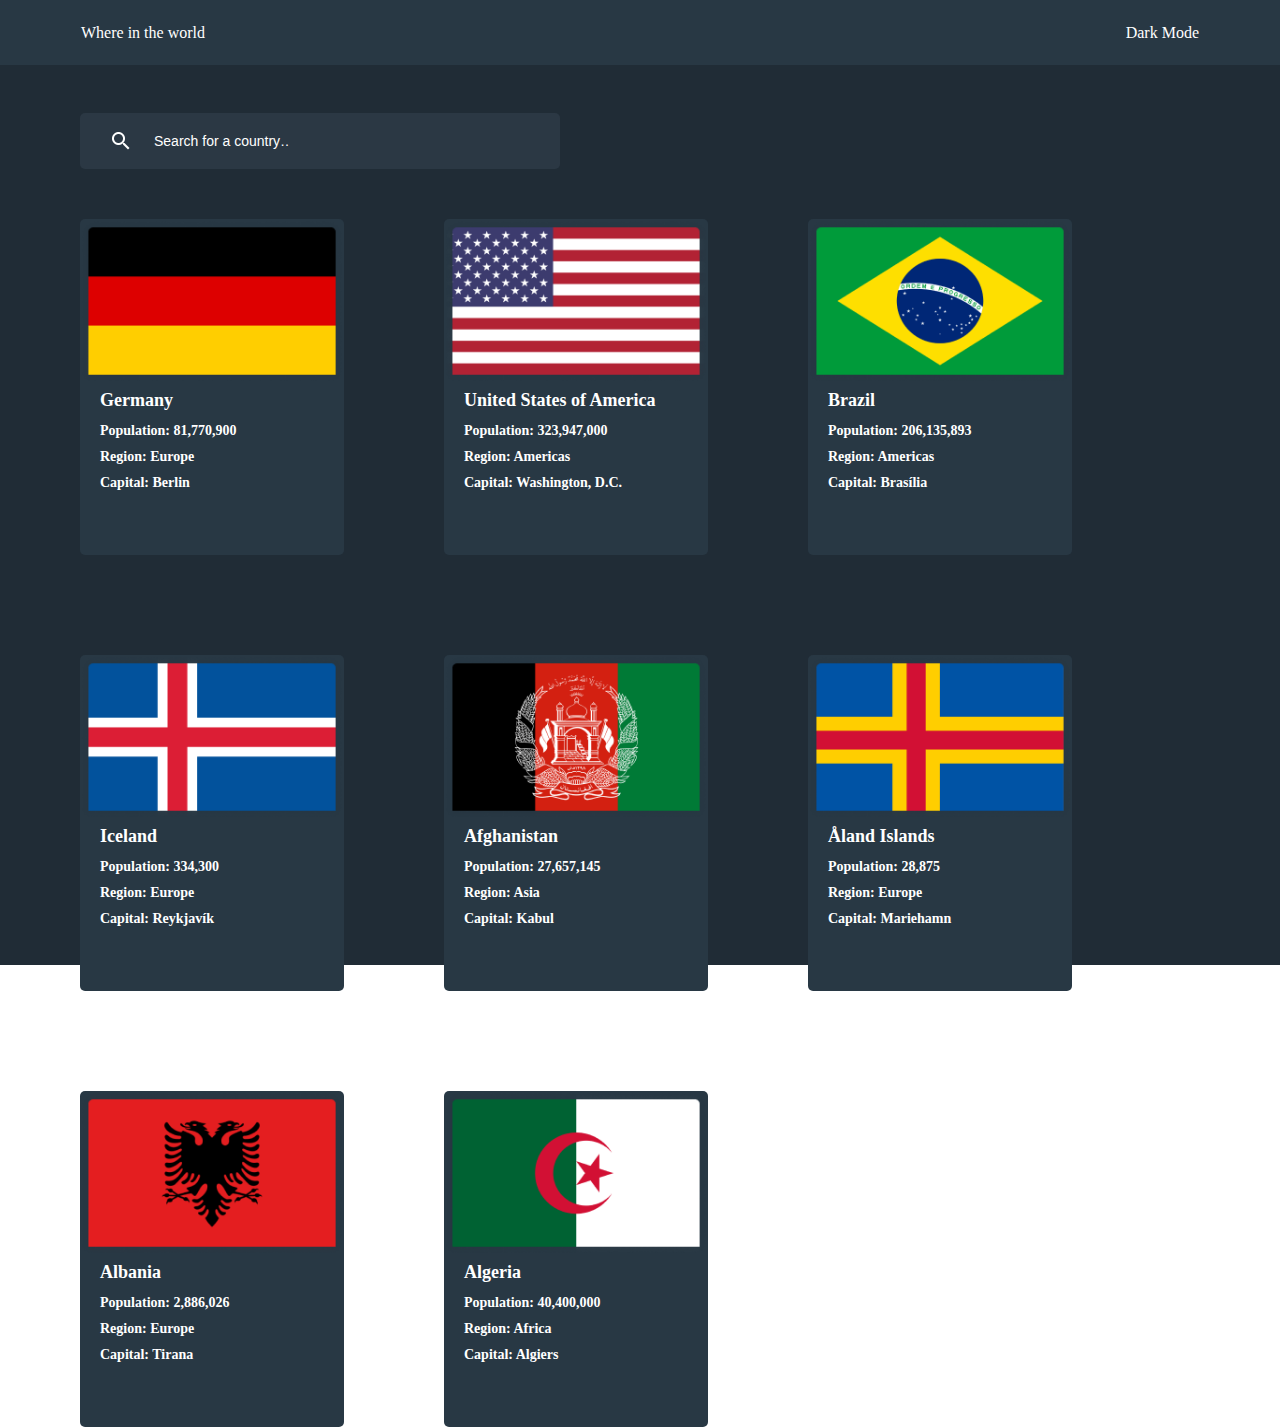
==== index.html @ b761e1bb "hilola" ====
<!DOCTYPE html>
<html lang="en">
<head>
    <meta charset="UTF-8">
    <meta name="viewport" content="width=device-width, initial-scale=1.0">
    <title>Document</title>
    <link rel="stylesheet" href="style.css">
</head>
<body>
    <header class="website_header">
        <p>Where in the world</p>
        <p>Dark Mode</p>
    </header>
    <main class="website_main">
         <section>
            <div class="section_input">
                <img src="./images/search.png" alt="">
                <input type="text" placeholder="Search for a country…">
            </div>
         </section>
         <div class="section_cards">
            <div class="card_Germany">
                <img src="./images/1280px-Flag_of_Germany.svg.png" alt="">
                <h2>Germany</h2>
                <p>Population: 81,770,900</p>
                <p>Region: Europe</p>
                <p>Capital: Berlin</p>
            </div>
            <div class="card_America">
                <img src="./images/1280px-Flag_of_Germany.svg (1).png" alt="">
                <h2>United States of America</h2>
                <p>Population: 323,947,000</p>
                <p>Region: Americas</p>
                <p>Capital: Washington, D.C.</p>
            </div>
            <div class="card_Brazil">
                <img src="./images/1280px-Flag_of_Germany.svg (2).png" alt="">
                <h2>Brazil</h2>
                <p>Population: 206,135,893</p>
                <p>Region: Americas</p>
                <p>Capital: Brasília</p>
            </div>
            <div class="card_Iceland">
                <img src="./images/1280px-Flag_of_Germany.svg (3).png" alt="">
                <h2>Iceland</h2>
                <p>Population: 334,300</p>
                <p>Region: Europe</p>
                <p>Capital: Reykjavík</p>
            </div>
            <div class="card_Afganiston">
                <img src="./images/1280px-Flag_of_Germany.svg (4).png" alt="">
                <h2>Afghanistan</h2>
                <p>Population: 27,657,145</p>
                <p>Region: Asia</p>
                <p>Capital: Kabul</p>
            </div>
            <div class="card_Aland">
                <img src="./images/1280px-Flag_of_Germany.svg (5).png" alt="">
                <h2>Åland Islands</h2>
                <p>Population: 28,875</p>
                <p>Region: Europe</p>
                <p>Capital: Mariehamn</p>
            </div>
            <div class="card_Albania">
                <img src="./images/1280px-Flag_of_Germany.svg (6).png" alt="">
                <h2>Albania</h2>
                <p>Population: 2,886,026</p>
                <p>Region: Europe</p>
                <p>Capital: Tirana</p>
            </div>
            <div class="card_ALgaria">
                <img src="./images/1280px-Flag_of_Germany.svg (7).png" alt="">
                <h2>Algeria</h2>
                <p>Population: 40,400,000</p>
                <p>Region: Africa</p>
                <p>Capital: Algiers</p>
            </div>
            </div>
    </main>
   
</body>
</html>
---- style.css ----
*{
    margin: 0;
    padding: 0;
    box-sizing: border-box;
}
.website_header{
    display: flex;
    justify-content: space-between;
    padding: 23.5px 81px;
    background-color: #283844;
    color: white;
}
.website_main{
    background-color: #202c36;
    height:100vh ;
    padding: 48px 80px;
}
.section_input{
    display: flex;
    width: 480px;
    height: 56px;
    background-color: #2B3844;
    align-items: center;
    gap: 24px;
    border-radius: 5px;

}
.section_input>img{
    width: 18px;
    height: 18px;
    margin-left: 32px;
}
.section_input>input{
    width: 136px;
    height: 20px;
    background-color: transparent;
    border: none;
    outline: none;
    color: white;
    font-size: 14px;
}
.section_input>input::placeholder{
    color: white;
}
.section_cards{
    display: flex;
    flex-direction: row;
    flex-wrap: wrap;
    gap: 100px;
    row-gap: 50px;
}
.card_Germany{
    width: 264px;
    height: 336px;
    border: 1px solid none;
    background-color: #283844;
    margin-top: 50px;
    border-radius: 5px;
}
.card_Germany>img{
    width: 100%;
   height: 164px;
   
}
.card_Germany>h2{
    font-family: Nunito Sans;
    font-size: 18px;
    font-weight: 800;
    line-height: 26px;
    text-align: left;
    color: #FFFFFF;
    margin-left: 20px;
}
.card_Germany>p{
    font-family: Nunito Sans;
font-size: 14px;
font-weight: 600;
line-height: 16px;
text-align: left;
color: #FFFFFF;
margin-left: 20px;
padding-top: 10px;
}
.card_America{
    width: 264px;
    height: 336px;
    border: 1px solid none;
    background-color: #283844;
    margin-top: 50px;
    border-radius: 5px;
}
.card_America>img{
    width: 100%;
    height: 164px;
}
.card_America>h2{
    font-family: Nunito Sans;
    font-size: 18px;
    font-weight: 800;
    line-height: 26px;
    text-align: left;
    color: #FFFFFF;
    margin-left: 20px;
}
.card_America>p{
    font-family: Nunito Sans;
    font-size: 14px;
    font-weight: 600;
    line-height: 16px;
    text-align: left;
    color: #FFFFFF;
    margin-left: 20px;
    padding-top: 10px;
}
.card_Brazil{
    width: 264px;
    height: 336px;
    border: 1px solid none;
    background-color: #283844;
    margin-top: 50px;
    border-radius: 5px;
}
.card_Brazil>img{
    width: 100%;
    height: 164px;
}
.card_Brazil>h2{
    font-family: Nunito Sans;
    font-size: 18px;
    font-weight: 800;
    line-height: 26px;
    text-align: left;
    color: #FFFFFF;
    margin-left: 20px;
}
.card_Brazil>p{
    font-family: Nunito Sans;
    font-size: 14px;
    font-weight: 600;
    line-height: 16px;
    text-align: left;
    color: #FFFFFF;
    margin-left: 20px;
    padding-top: 10px;
}
.card_Iceland{
    width: 264px;
    height: 336px;
    border: 1px solid none;
    background-color: #283844;
    margin-top: 50px;
    border-radius: 5px;
}
.card_Iceland>img{
    width: 100%;
    height: 164px;
}
.card_Iceland>h2{
    font-family: Nunito Sans;
    font-size: 18px;
    font-weight: 800;
    line-height: 26px;
    text-align: left;
    color: #FFFFFF;
    margin-left: 20px;
}
.card_Iceland>p{
    font-family: Nunito Sans;
    font-size: 14px;
    font-weight: 600;
    line-height: 16px;
    text-align: left;
    color: #FFFFFF;
    margin-left: 20px;
    padding-top: 10px;
}
.card_Afganiston{
    width: 264px;
    height: 336px;
    border: 1px solid none;
    background-color: #283844;
    margin-top: 50px;
    border-radius: 5px;
}
.card_Afganiston>img{
    width: 100%;
    height: 164px;
}
.card_Afganiston>h2{
    font-family: Nunito Sans;
    font-size: 18px;
    font-weight: 800;
    line-height: 26px;
    text-align: left;
    color: #FFFFFF;
    margin-left: 20px;
}
.card_Afganiston>p{
    font-family: Nunito Sans;
    font-size: 14px;
    font-weight: 600;
    line-height: 16px;
    text-align: left;
    color: #FFFFFF;
    margin-left: 20px;
    padding-top: 10px;
}
.card_Aland{
    width: 264px;
    height: 336px;
    border: 1px solid none;
    background-color: #283844;
    margin-top: 50px;
    border-radius: 5px;
}
.card_Aland>img{
    width: 100%;
    height: 164px;
}
.card_Aland>h2{
    font-family: Nunito Sans;
    font-size: 18px;
    font-weight: 800;
    line-height: 26px;
    text-align: left;
    color: #FFFFFF;
    margin-left: 20px;
}
.card_Aland>p{
    font-family: Nunito Sans;
    font-size: 14px;
    font-weight: 600;
    line-height: 16px;
    text-align: left;
    color: #FFFFFF;
    margin-left: 20px;
    padding-top: 10px;
}
.card_Albania{
    width: 264px;
    height: 336px;
    border: 1px solid none;
    background-color: #283844;
    margin-top: 50px;
    border-radius: 5px;
}
.card_Albania>img{
    width: 100%;
    height: 164px;
}
.card_Albania>h2{
    font-family: Nunito Sans;
    font-size: 18px;
    font-weight: 800;
    line-height: 26px;
    text-align: left;
    color: #FFFFFF;
    margin-left: 20px;
}
.card_Albania>p{
    font-family: Nunito Sans;
    font-size: 14px;
    font-weight: 600;
    line-height: 16px;
    text-align: left;
    color: #FFFFFF;
    margin-left: 20px;
    padding-top: 10px;
}
.card_ALgaria{
    width: 264px;
    height: 336px;
    border: 1px solid none;
    background-color: #283844;
    margin-top: 50px;
    border-radius: 5px;
}
.card_ALgaria>img{
    width: 100%;
    height: 164px;
}
.card_ALgaria>h2{
    font-family: Nunito Sans;
    font-size: 18px;
    font-weight: 800;
    line-height: 26px;
    text-align: left;
    color: #FFFFFF;
    margin-left: 20px;
}
.card_ALgaria>p{
    font-family: Nunito Sans;
    font-size: 14px;
    font-weight: 600;
    line-height: 16px;
    text-align: left;
    color: #FFFFFF;
    margin-left: 20px;
    padding-top: 10px;
}






@media (max-width:430px){
    body{
        width: 430px;
        height: 100vh;
    }
    .website_header{
        padding: 30px 16px;
    }
    .website_main{
        padding: 24px 16px;
    }
    .section_input{
        width: 100%;
    }
    
}
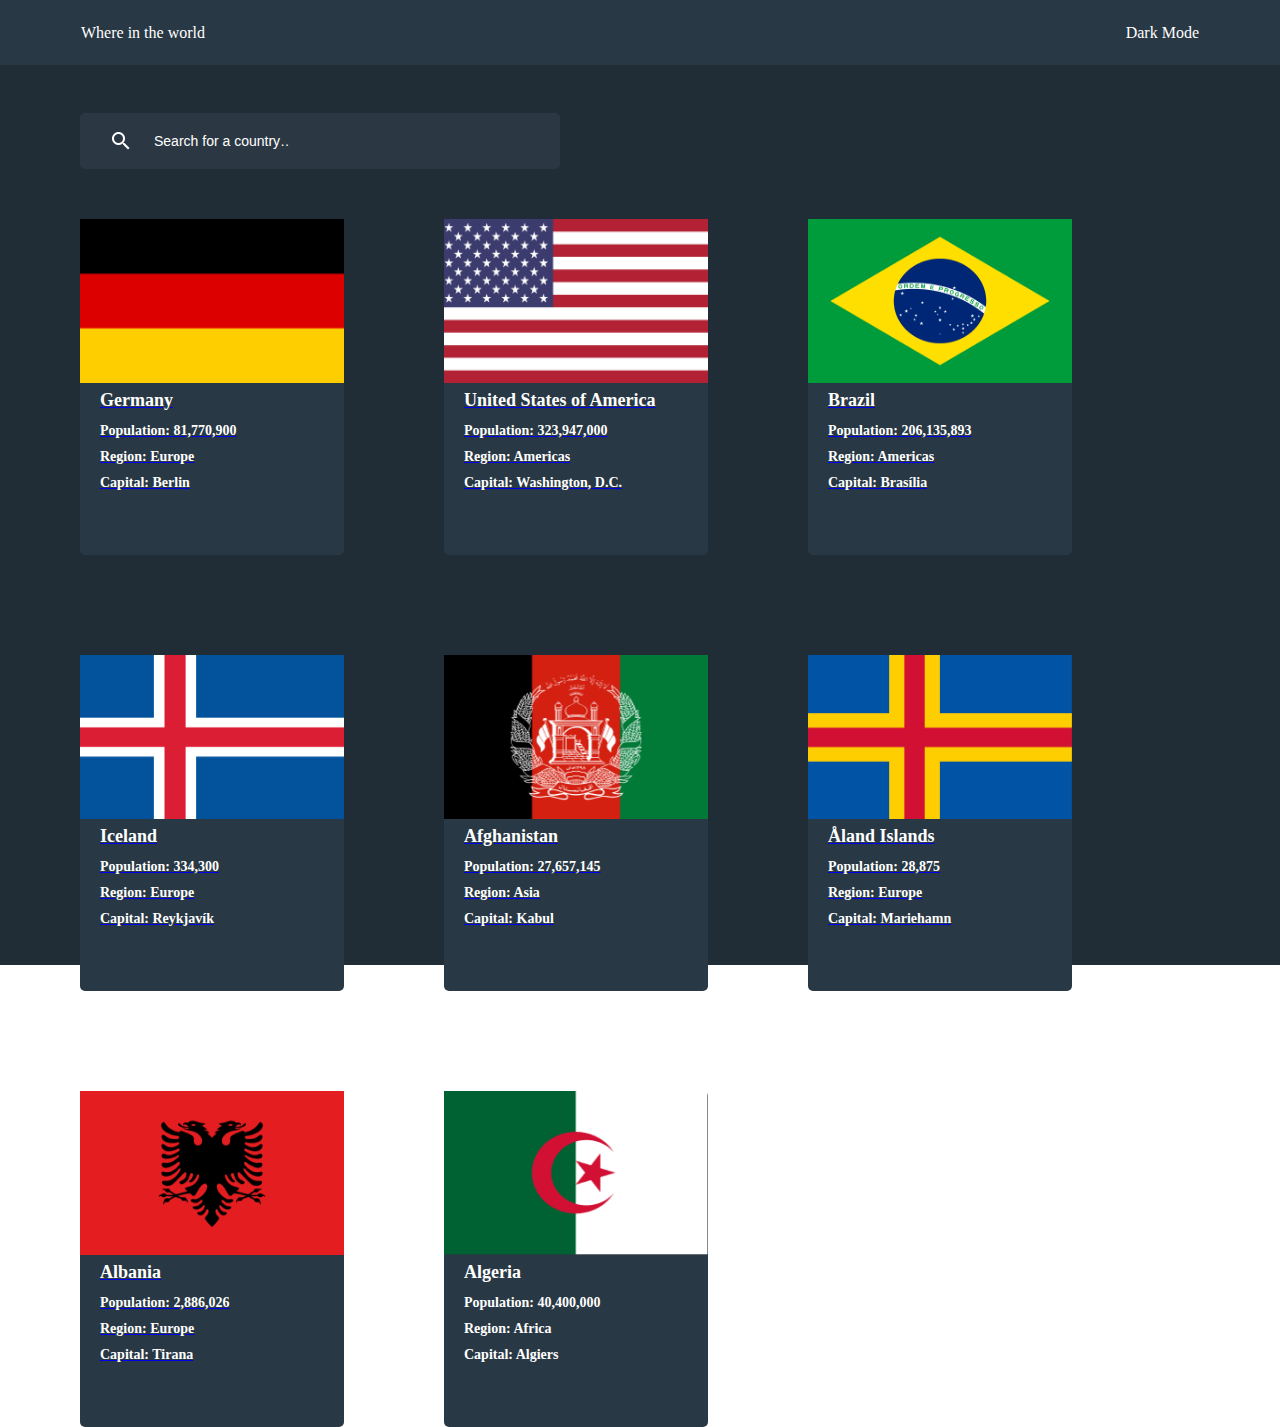
==== commit d64c9a82: "rose" ====
--- a/index.html
+++ b/index.html
@@ -19,57 +19,72 @@
             </div>
          </section>
          <div class="section_cards">
+            <a href="./Germany/germany.html">
             <div class="card_Germany">
-                <img src="./images/1280px-Flag_of_Germany.svg.png" alt="">
+                <img src="./images/1280px-Flag_of_Germany.svg (11).png" alt="">
                 <h2>Germany</h2>
                 <p>Population: 81,770,900</p>
                 <p>Region: Europe</p>
                 <p>Capital: Berlin</p>
             </div>
+        </a>
+        <a href="./America/america.html">
             <div class="card_America">
-                <img src="./images/1280px-Flag_of_Germany.svg (1).png" alt="">
+                <img src="./images/1280px-Flag_of_Germany.svg (10).png" alt="">
                 <h2>United States of America</h2>
                 <p>Population: 323,947,000</p>
                 <p>Region: Americas</p>
                 <p>Capital: Washington, D.C.</p>
-            </div>
+            
+            </div></a>
+            <a href="./Brazil/brazil.html">
             <div class="card_Brazil">
-                <img src="./images/1280px-Flag_of_Germany.svg (2).png" alt="">
+                <img src="./images/1280px-Flag_of_Germany.svg (9).png" alt="">
                 <h2>Brazil</h2>
                 <p>Population: 206,135,893</p>
                 <p>Region: Americas</p>
                 <p>Capital: Brasília</p>
+            
             </div>
+        </a>
+        <a href="./Iceland/iceland.html">
             <div class="card_Iceland">
-                <img src="./images/1280px-Flag_of_Germany.svg (3).png" alt="">
+                <img src="./images/1280px-Flag_of_Germany.svg (8).png" alt="">
                 <h2>Iceland</h2>
                 <p>Population: 334,300</p>
                 <p>Region: Europe</p>
                 <p>Capital: Reykjavík</p>
             </div>
+             </a>
+             <a href="./Afganiston/afganiston.html">
             <div class="card_Afganiston">
-                <img src="./images/1280px-Flag_of_Germany.svg (4).png" alt="">
+                <img src="./images/1280px-Flag_of_Germany.svg (12).png" alt="">
                 <h2>Afghanistan</h2>
                 <p>Population: 27,657,145</p>
                 <p>Region: Asia</p>
                 <p>Capital: Kabul</p>
             </div>
+        </a>
+        <a href="./Aland island/Aland.html">
             <div class="card_Aland">
-                <img src="./images/1280px-Flag_of_Germany.svg (5).png" alt="">
+                <img src="./images/1280px-Flag_of_Germany.svg (13).png" alt="">
                 <h2>Åland Islands</h2>
                 <p>Population: 28,875</p>
                 <p>Region: Europe</p>
                 <p>Capital: Mariehamn</p>
             </div>
+        </a>
+        <a href="./Albania/albania.html">
             <div class="card_Albania">
-                <img src="./images/1280px-Flag_of_Germany.svg (6).png" alt="">
+                <img src="./images/1280px-Flag_of_Germany.svg (14).png" alt="">
                 <h2>Albania</h2>
                 <p>Population: 2,886,026</p>
                 <p>Region: Europe</p>
                 <p>Capital: Tirana</p>
             </div>
+        </a>
             <div class="card_ALgaria">
-                <img src="./images/1280px-Flag_of_Germany.svg (7).png" alt="">
+                <img src="./images/1280px-Flag_of_Germany.svg (15).png" alt="">
                 <h2>Algeria</h2>
                 <p>Population: 40,400,000</p>
                 <p>Region: Africa</p>
